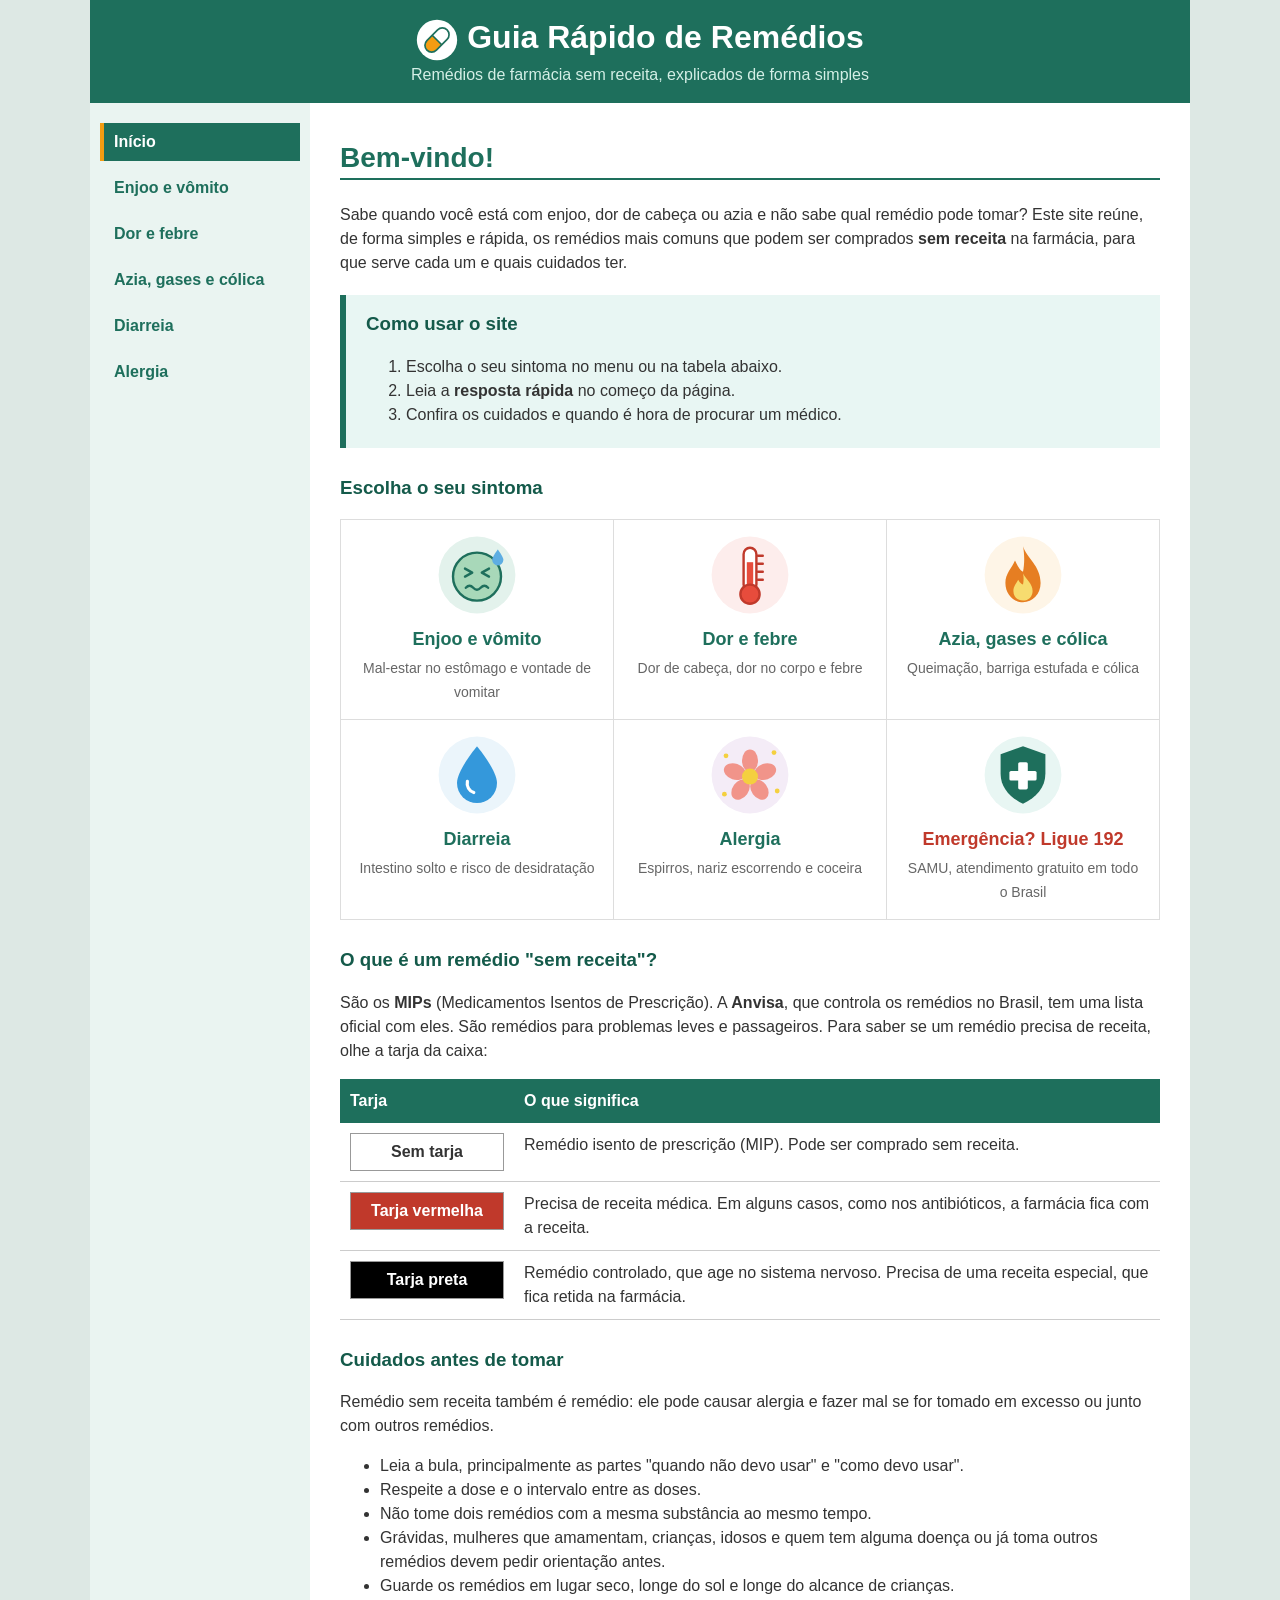
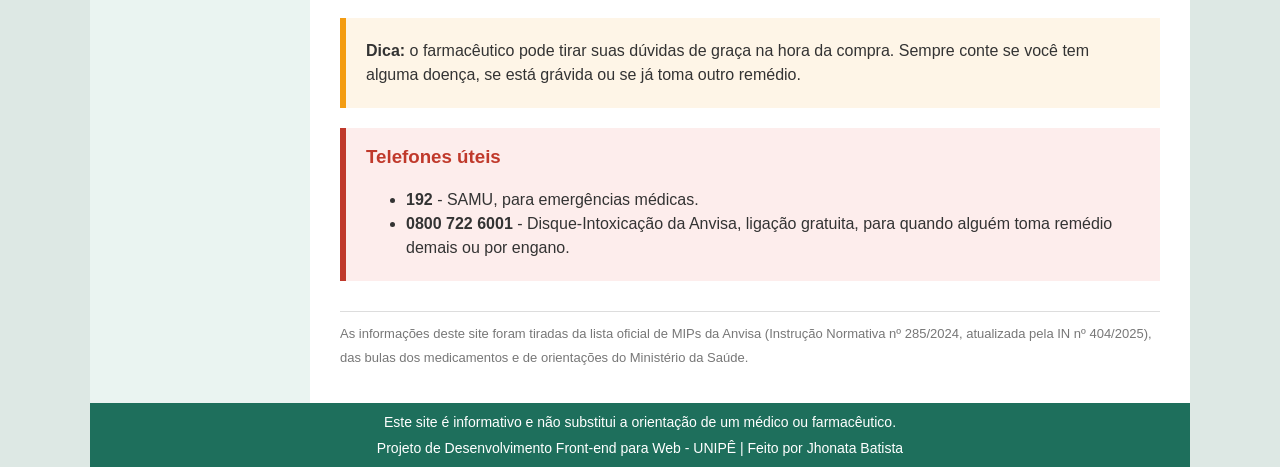
==== html/index.html @ 7977cd24 "Move as páginas HTML para a pasta html" ====
<!DOCTYPE html>
<html lang="pt-br">
<head>
    <meta charset="UTF-8">
    <meta name="viewport" content="width=device-width, initial-scale=1.0">
    <title>Início - Guia Rápido de Remédios</title>
    <link rel="stylesheet" href="../css/estilo.css">
</head>
<body>
    <div id="site">

        <div id="header">
            <h1><img src="../img/logo.svg" alt="" width="42"> Guia Rápido de Remédios</h1>
            <p>Remédios de farmácia sem receita, explicados de forma simples</p>
        </div>

        <div id="conteudo"><!-- abre a div conteudo -->

            <div id="menu">
                <ul>
                    <li><a href="index.html" class="ativo">Início</a></li>
                    <li><a href="enjoo.html">Enjoo e vômito</a></li>
                    <li><a href="dor-e-febre.html">Dor e febre</a></li>
                    <li><a href="azia-gases-colica.html">Azia, gases e cólica</a></li>
                    <li><a href="diarreia.html">Diarreia</a></li>
                    <li><a href="alergia.html">Alergia</a></li>
                </ul>
            </div>

            <div id="main">
                <h2>Bem-vindo!</h2>

                <p>
                    Sabe quando você está com enjoo, dor de cabeça ou azia e não sabe qual
                    remédio pode tomar? Este site reúne, de forma simples e rápida, os remédios
                    mais comuns que podem ser comprados <strong>sem receita</strong> na farmácia,
                    para que serve cada um e quais cuidados ter.
                </p>

                <div class="rapido">
                    <h3>Como usar o site</h3>
                    <ol>
                        <li>Escolha o seu sintoma no menu ou na tabela abaixo.</li>
                        <li>Leia a <strong>resposta rápida</strong> no começo da página.</li>
                        <li>Confira os cuidados e quando é hora de procurar um médico.</li>
                    </ol>
                </div>

                <h3>Escolha o seu sintoma</h3>

                <table class="sintomas">
                    <tr>
                        <td>
                            <img src="../img/enjoo.svg" alt="Rosto enjoado" width="80">
                            <a href="enjoo.html">Enjoo e vômito</a>
                            <p>Mal-estar no estômago e vontade de vomitar</p>
                        </td>
                        <td>
                            <img src="../img/febre.svg" alt="Termômetro" width="80">
                            <a href="dor-e-febre.html">Dor e febre</a>
                            <p>Dor de cabeça, dor no corpo e febre</p>
                        </td>
                        <td>
                            <img src="../img/azia.svg" alt="Chama de fogo" width="80">
                            <a href="azia-gases-colica.html">Azia, gases e cólica</a>
                            <p>Queimação, barriga estufada e cólica</p>
                        </td>
                    </tr>
                    <tr>
                        <td>
                            <img src="../img/diarreia.svg" alt="Gota de água" width="80">
                            <a href="diarreia.html">Diarreia</a>
                            <p>Intestino solto e risco de desidratação</p>
                        </td>
                        <td>
                            <img src="../img/alergia.svg" alt="Flor com pólen" width="80">
                            <a href="alergia.html">Alergia</a>
                            <p>Espirros, nariz escorrendo e coceira</p>
                        </td>
                        <td>
                            <img src="../img/cuidados.svg" alt="Escudo com uma cruz" width="80">
                            <strong class="emergencia">Emergência? Ligue 192</strong>
                            <p>SAMU, atendimento gratuito em todo o Brasil</p>
                        </td>
                    </tr>
                </table>

                <h3>O que é um remédio "sem receita"?</h3>

                <p>
                    São os <strong>MIPs</strong> (Medicamentos Isentos de Prescrição). A
                    <strong>Anvisa</strong>, que controla os remédios no Brasil, tem uma lista
                    oficial com eles. São remédios para problemas leves e passageiros. Para saber
                    se um remédio precisa de receita, olhe a tarja da caixa:
                </p>

                <table>
                    <tr>
                        <th>Tarja</th>
                        <th>O que significa</th>
                    </tr>
                    <tr>
                        <td><span class="tarja sem-tarja">Sem tarja</span></td>
                        <td>Remédio isento de prescrição (MIP). Pode ser comprado sem receita.</td>
                    </tr>
                    <tr>
                        <td><span class="tarja tarja-vermelha">Tarja vermelha</span></td>
                        <td>
                            Precisa de receita médica. Em alguns casos, como nos antibióticos, a
                            farmácia fica com a receita.
                        </td>
                    </tr>
                    <tr>
                        <td><span class="tarja tarja-preta">Tarja preta</span></td>
                        <td>
                            Remédio controlado, que age no sistema nervoso. Precisa de uma receita
                            especial, que fica retida na farmácia.
                        </td>
                    </tr>
                </table>

                <h3>Cuidados antes de tomar</h3>

                <p>
                    Remédio sem receita também é remédio: ele pode causar alergia e fazer mal se
                    for tomado em excesso ou junto com outros remédios.
                </p>

                <ul>
                    <li>Leia a bula, principalmente as partes "quando não devo usar" e "como devo usar".</li>
                    <li>Respeite a dose e o intervalo entre as doses.</li>
                    <li>Não tome dois remédios com a mesma substância ao mesmo tempo.</li>
                    <li>
                        Grávidas, mulheres que amamentam, crianças, idosos e quem tem alguma doença
                        ou já toma outros remédios devem pedir orientação antes.
                    </li>
                    <li>Guarde os remédios em lugar seco, longe do sol e longe do alcance de crianças.</li>
                </ul>

                <div class="atencao">
                    <p>
                        <strong>Dica:</strong> o farmacêutico pode tirar suas dúvidas de graça na
                        hora da compra. Sempre conte se você tem alguma doença, se está grávida ou
                        se já toma outro remédio.
                    </p>
                </div>

                <div class="alerta">
                    <h3>Telefones úteis</h3>
                    <ul>
                        <li><strong>192</strong> - SAMU, para emergências médicas.</li>
                        <li>
                            <strong>0800 722 6001</strong> - Disque-Intoxicação da Anvisa, ligação
                            gratuita, para quando alguém toma remédio demais ou por engano.
                        </li>
                    </ul>
                </div>

                <p class="fonte">
                    As informações deste site foram tiradas da lista oficial de MIPs da Anvisa
                    (Instrução Normativa nº 285/2024, atualizada pela IN nº 404/2025), das bulas
                    dos medicamentos e de orientações do Ministério da Saúde.
                </p>
            </div>

        </div><!-- fecha a div conteudo -->

        <div id="footer">
            <p>Este site é informativo e não substitui a orientação de um médico ou farmacêutico.</p>
            <p>Projeto de Desenvolvimento Front-end para Web - UNIPÊ | Feito por Jhonata Batista</p>
        </div>

    </div>
</body>
</html>
---- css/estilo.css ----
/* ===== Guia Rápido de Remédios - estilo.css ===== */

/* Estilo geral da página */
body {
    margin: 0;
    padding: 0;
    background-color: #DDE8E4;
    font-family: Arial, Helvetica, sans-serif;
    color: #333333;
}

/* Caixa que envolve o site inteiro */
#site {
    max-width: 1100px;
    margin: 0 auto;
    background-color: #FFFFFF;
}

/* ===== Cabeçalho ===== */
#header {
    background-color: #1E6F5C;
    color: white;
    padding: 9px;
    text-align: center;
}

#header h1 {
    font-size: 32px;
    margin: 10px 0 5px 0;
}

#header img {
    vertical-align: middle;
}

#header p {
    font-size: 16px;
    color: #D4EFE6;
    margin: 0 0 10px 0;
}

/* ===== Conteúdo (junta o menu e o main) ===== */
#conteudo {
    background-color: #EAF4F1;
}

/* ===== Menu lateral ===== */
#menu {
    float: left;
    width: 20%;
}

#menu ul {
    list-style: none;
    margin: 0;
    padding: 20px 10px;
}

#menu li {
    margin-bottom: 8px;
}

#menu a {
    display: block;
    padding: 10px;
    color: #1E6F5C;
    font-weight: bold;
    text-decoration: none;
    border-left: 4px solid #EAF4F1;
}

#menu a:hover {
    background-color: #CDE8DF;
    border-left: 4px solid #1E6F5C;
}

/* Link da página que está aberta */
#menu a.ativo {
    background-color: #1E6F5C;
    color: white;
    border-left: 4px solid #F39C12;
}

/* ===== Conteúdo principal ===== */
#main {
    margin-left: 20%;
    min-height: 450px;
    padding: 20px 30px;
    background-color: #FFFFFF;
    line-height: 24px;
}

#main h2 {
    color: #1E6F5C;
    font-size: 28px;
    border-bottom: 2px solid #1E6F5C;
    padding-bottom: 8px;
}

#main h3 {
    color: #145A4A;
    margin-top: 28px;
}

#main a {
    color: #1E6F5C;
}

/* Ícone ao lado do título da página */
#main h2 img {
    vertical-align: middle;
    margin-right: 8px;
}

/* ===== Caixas de destaque ===== */

/* Resposta rápida (verde) */
.rapido {
    background-color: #E8F6F3;
    border-left: 6px solid #1E6F5C;
    padding: 5px 20px;
    margin: 20px 0;
}

/* Atenção (amarela) */
.atencao {
    background-color: #FEF5E7;
    border-left: 6px solid #F39C12;
    padding: 5px 20px;
    margin: 20px 0;
}

/* Alerta (vermelha) */
.alerta {
    background-color: #FDEDEC;
    border-left: 6px solid #C0392B;
    padding: 5px 20px;
    margin: 20px 0;
}

/* Título dentro das caixas fica mais perto do topo */
#main .rapido h3,
#main .atencao h3,
#main .alerta h3 {
    margin-top: 12px;
}

#main .alerta h3 {
    color: #C0392B;
}

/* ===== Tabelas ===== */
table {
    width: 100%;
    border-collapse: collapse;
    margin: 15px 0;
}

th {
    background-color: #1E6F5C;
    color: white;
    padding: 10px;
    text-align: left;
}

td {
    padding: 10px;
    border-bottom: 1px solid #CCCCCC;
    vertical-align: top;
}

/* Nome comercial embaixo do nome do remédio */
.exemplo {
    display: block;
    color: #777777;
    font-size: 14px;
}

/* Tabela de sintomas da página inicial */
.sintomas td {
    width: 33%;
    text-align: center;
    border: 1px solid #DDDDDD;
    padding: 15px;
}

.sintomas a {
    display: block;
    font-size: 18px;
    font-weight: bold;
    text-decoration: none;
    margin-top: 5px;
}

.sintomas a:hover {
    color: #F39C12;
}

/* Quadro de emergência na tabela de sintomas */
.emergencia {
    display: block;
    font-size: 18px;
    color: #C0392B;
    margin-top: 5px;
}

.sintomas p {
    margin: 5px 0 0 0;
    font-size: 14px;
    color: #666666;
}

/* Cores das tarjas na página de cuidados */
.tarja {
    display: block;
    width: 140px;
    padding: 6px;
    text-align: center;
    font-weight: bold;
    border: 1px solid #999999;
}

.sem-tarja {
    background-color: #FFFFFF;
    color: #333333;
}

.tarja-vermelha {
    background-color: #C0392B;
    color: white;
}

.tarja-preta {
    background-color: #000000;
    color: white;
}

/* Texto das fontes no fim da página */
.fonte {
    font-size: 13px;
    color: #777777;
    border-top: 1px solid #DDDDDD;
    padding-top: 10px;
    margin-top: 30px;
}

/* ===== Rodapé ===== */
#footer {
    clear: both;
    background-color: #1E6F5C;
    color: white;
    padding: 1px;
    text-align: center;
    font-size: 14px;
}

#footer p {
    margin: 10px;
}

/* ===== Ajustes para celular (telas pequenas) ===== */
@media (max-width: 700px) {

    #header h1 {
        font-size: 24px;
    }

    /* O menu sai da lateral e vai para cima do conteúdo */
    #menu {
        float: none;
        width: 100%;
    }

    #menu ul {
        padding: 10px;
        text-align: center;
    }

    #menu li {
        display: inline-block;
        margin: 3px;
    }

    #menu a,
    #menu a:hover,
    #menu a.ativo {
        padding: 8px 10px;
        border: 1px solid #CDE8DF;
    }

    #main {
        margin-left: 0;
        padding: 15px;
    }

    #main h2 {
        font-size: 22px;
    }

    th,
    td {
        padding: 6px;
        font-size: 14px;
        line-height: 20px;
    }

    /* Na página inicial, cada sintoma fica em uma linha */
    .sintomas td {
        display: block;
        width: auto;
    }
}
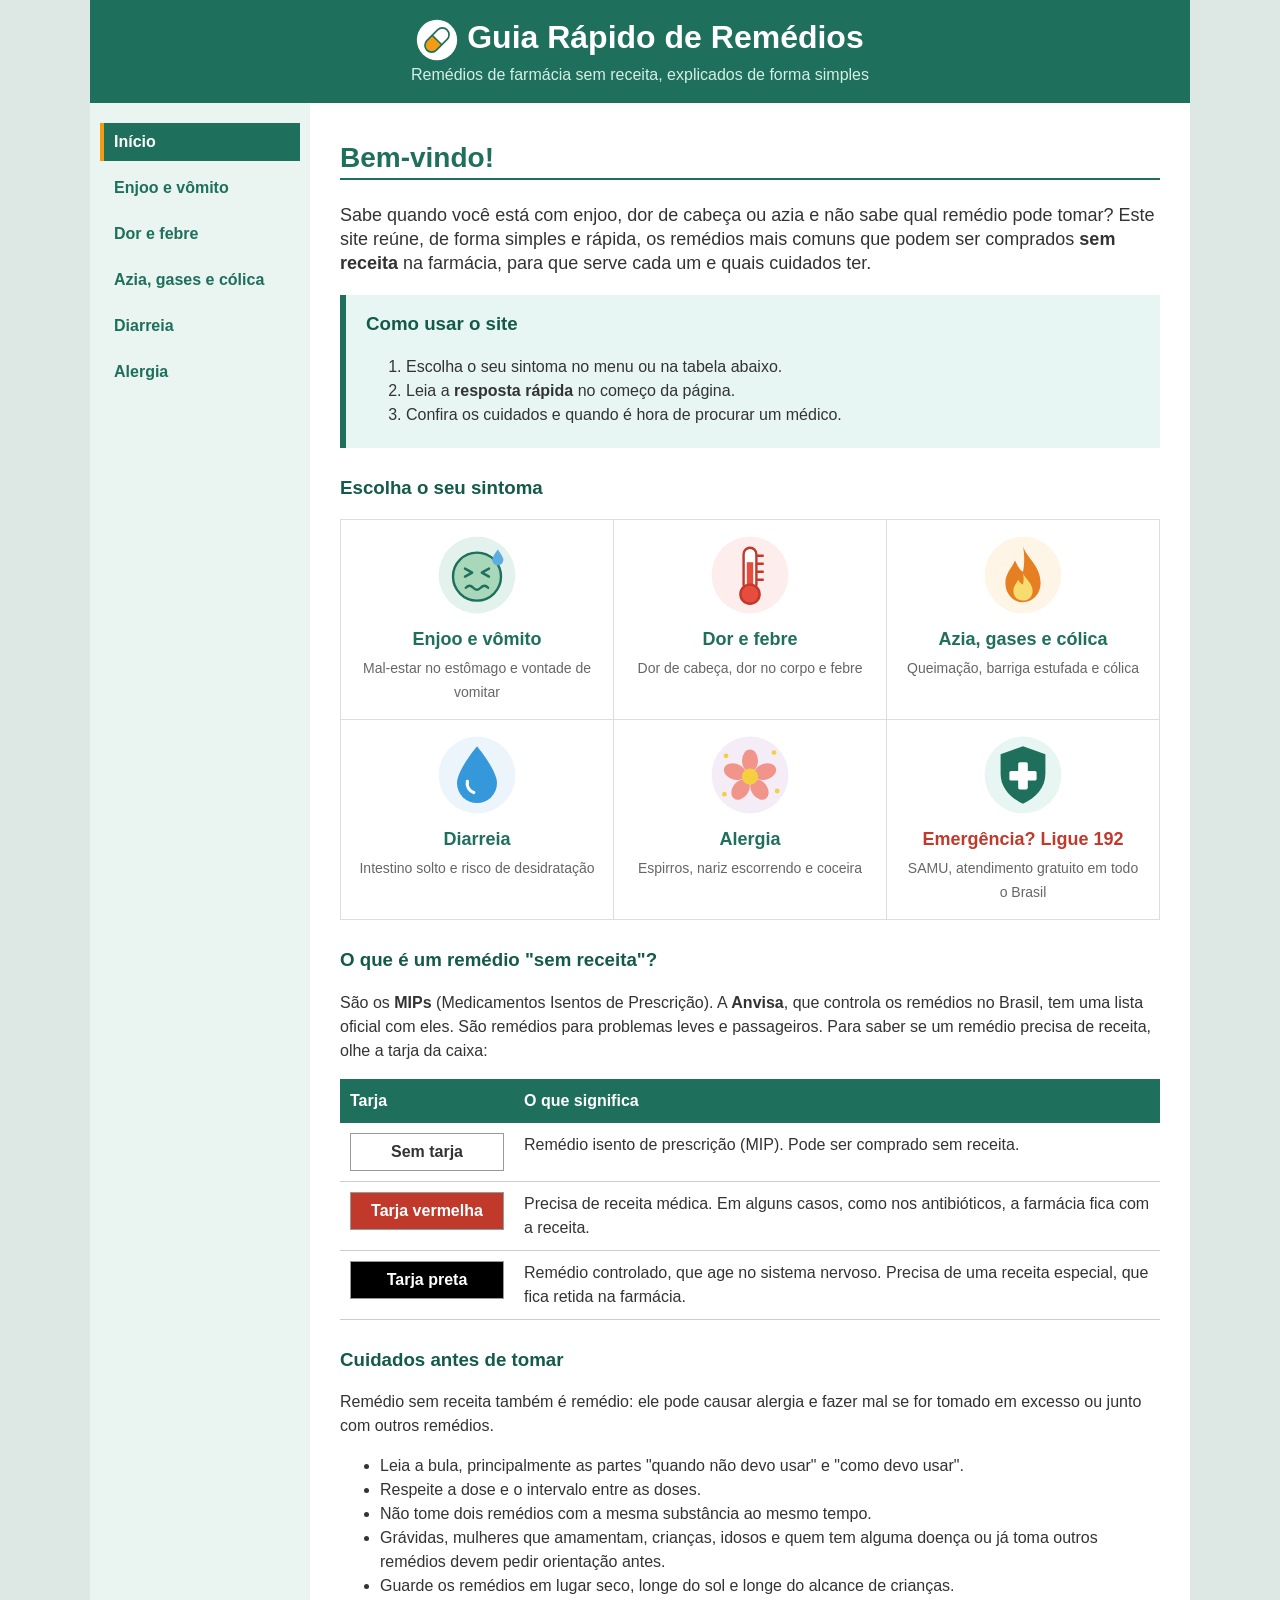
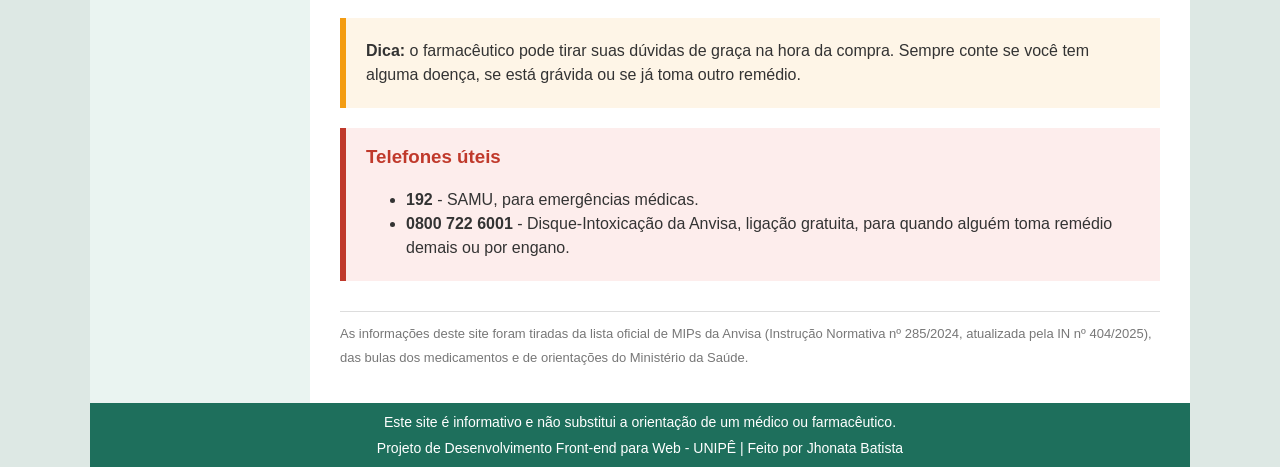
==== commit db983c8b: "Adiciona estilos com o atributo style nas páginas" ====
--- a/html/index.html
+++ b/html/index.html
@@ -28,9 +28,9 @@
             </div>
 
             <div id="main">
-                <h2>Bem-vindo!</h2>
+                <h2 style="color: rgb(30, 111, 92); font-size: 28px;">Bem-vindo!</h2>
 
-                <p>
+                <p style="font-size: 18px;">
                     Sabe quando você está com enjoo, dor de cabeça ou azia e não sabe qual
                     remédio pode tomar? Este site reúne, de forma simples e rápida, os remédios
                     mais comuns que podem ser comprados <strong>sem receita</strong> na farmácia,
--- a/css/estilo.css
+++ b/css/estilo.css
@@ -90,9 +90,8 @@
     line-height: 24px;
 }
 
+/* A cor e o tamanho do h2 estão no atributo style de cada página */
 #main h2 {
-    color: #1E6F5C;
-    font-size: 28px;
     border-bottom: 2px solid #1E6F5C;
     padding-bottom: 8px;
 }
@@ -293,10 +292,6 @@
         padding: 15px;
     }
 
-    #main h2 {
-        font-size: 22px;
-    }
-
     th,
     td {
         padding: 6px;
